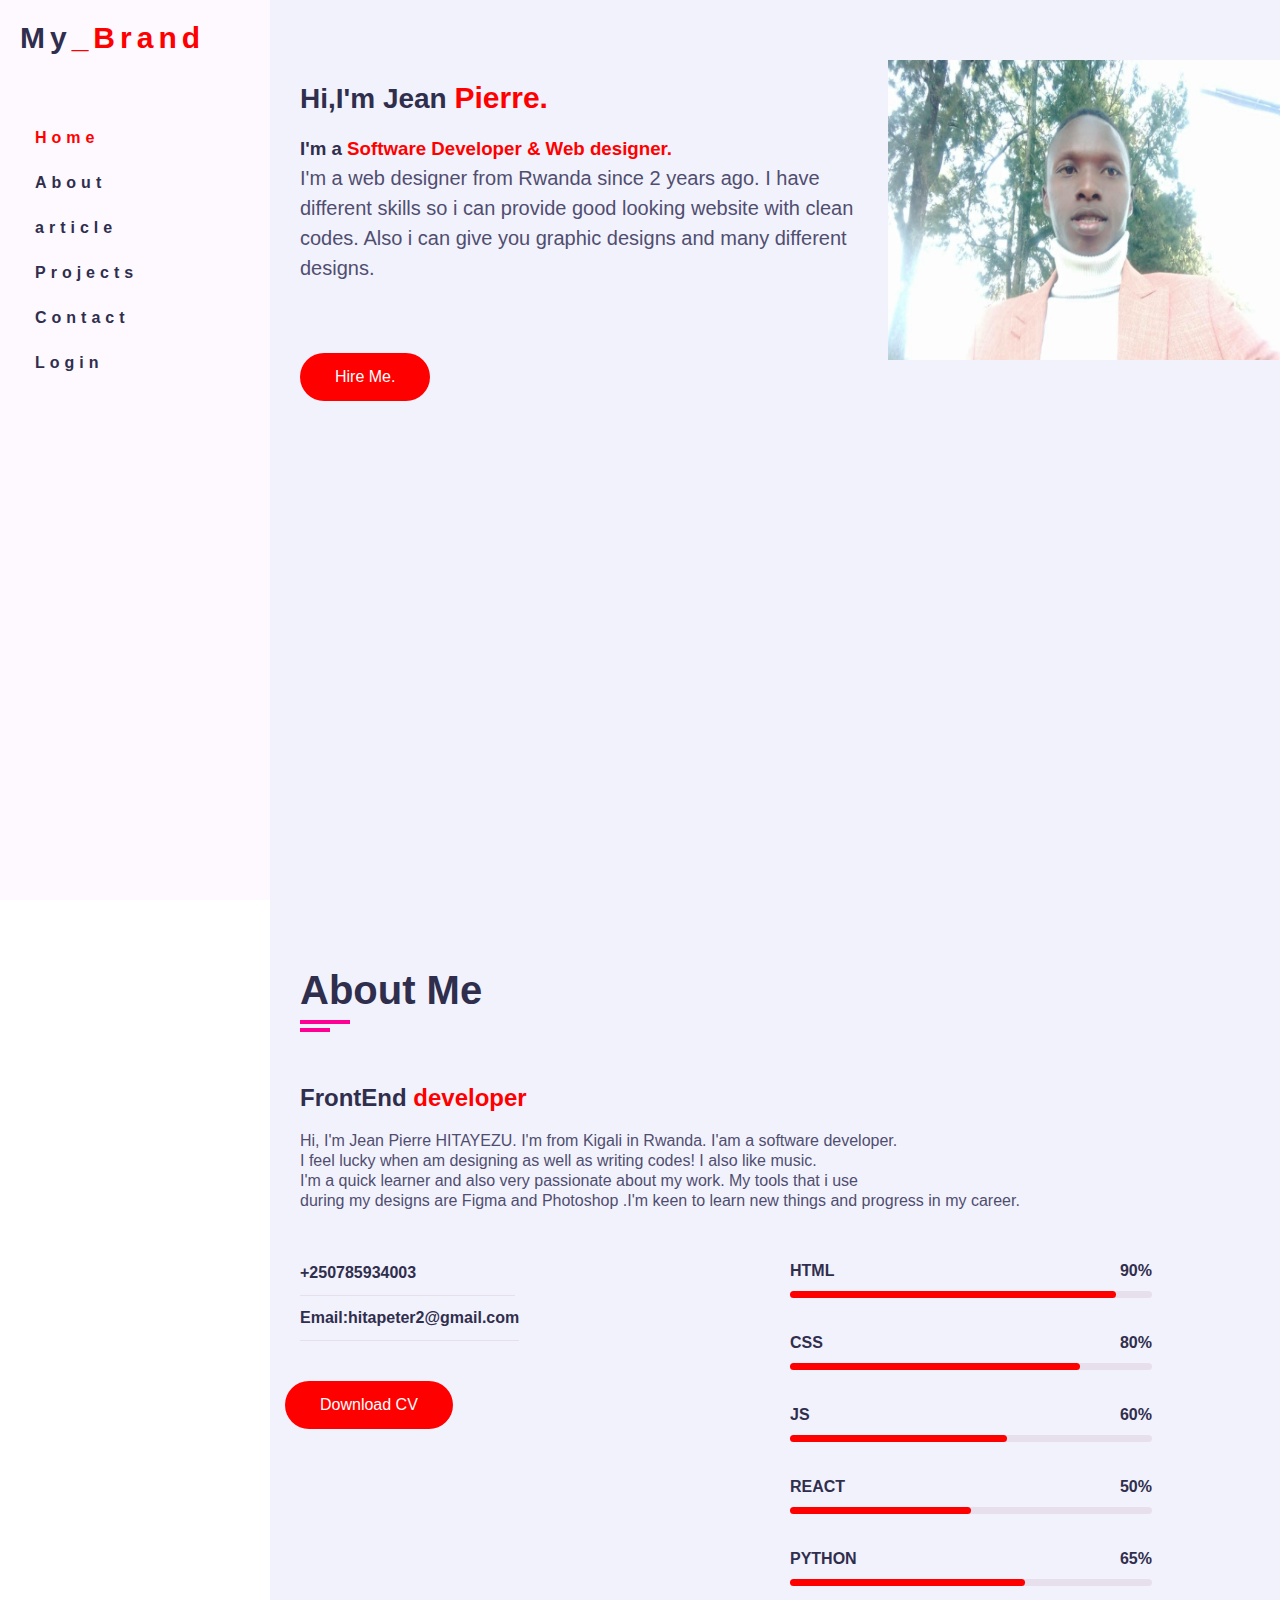
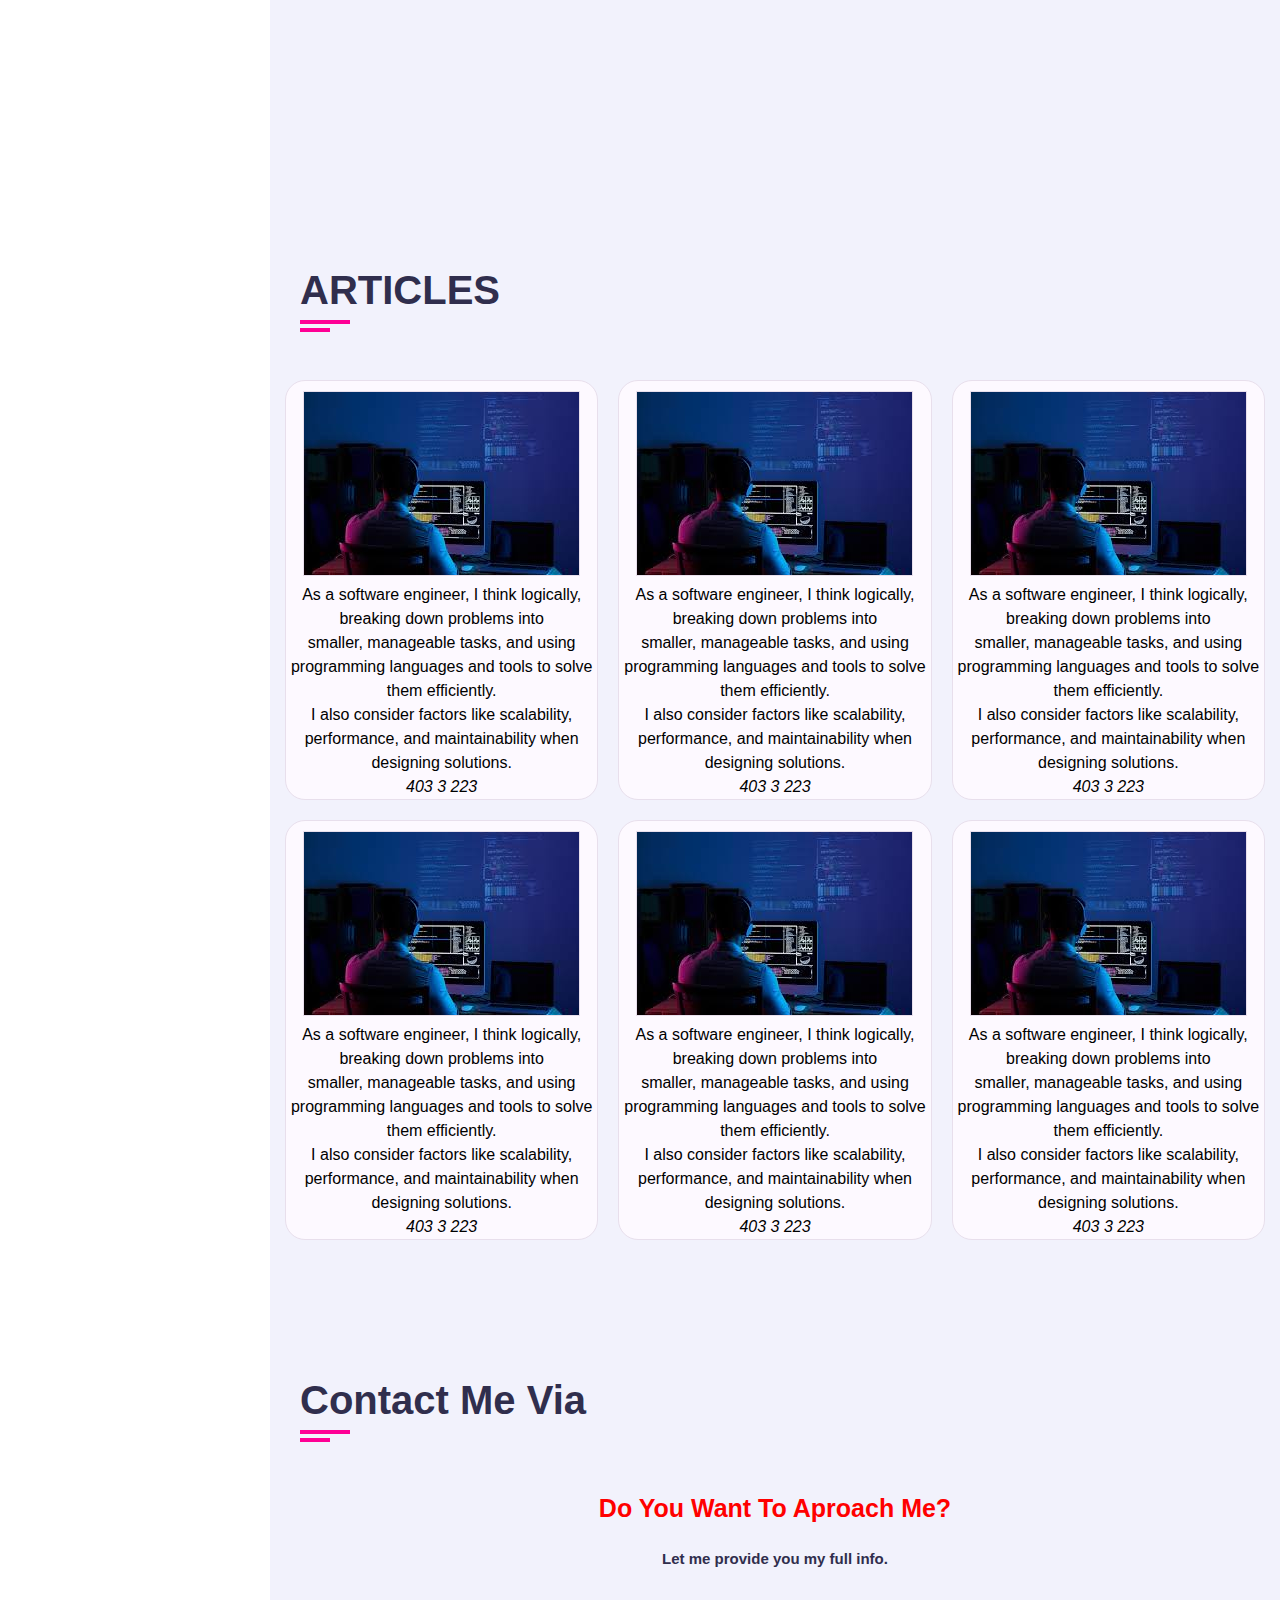
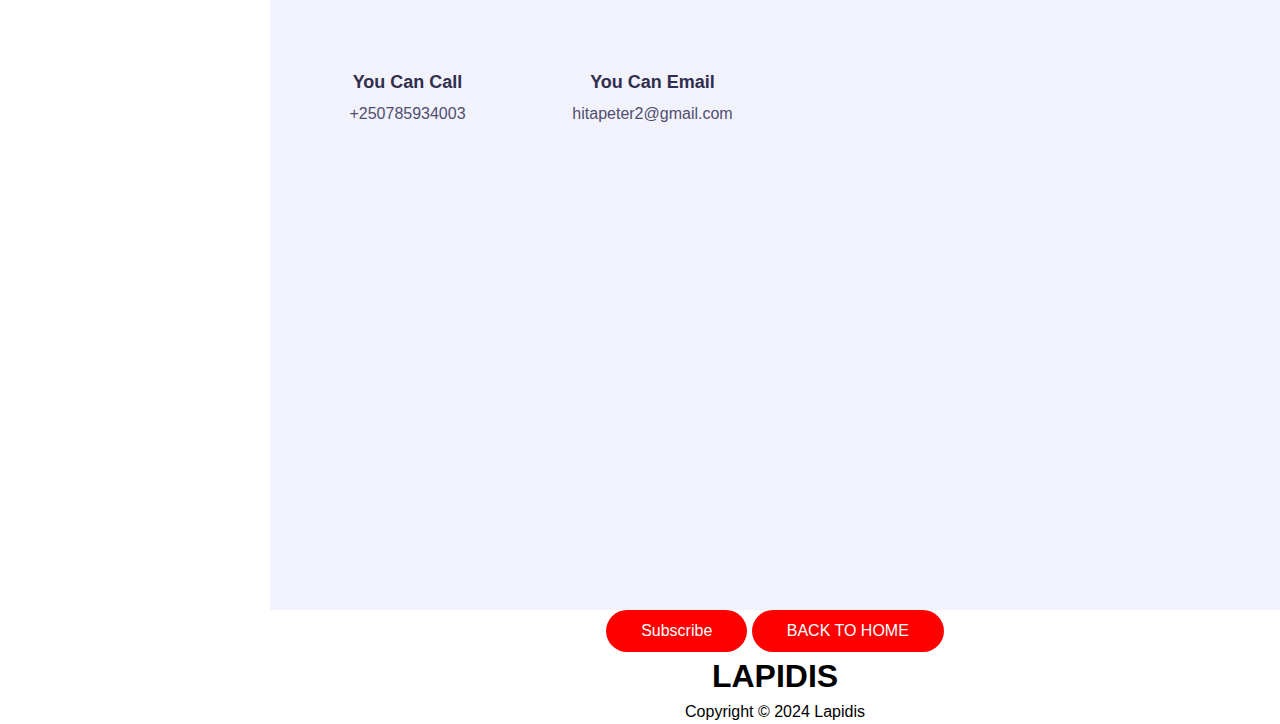
==== Index.html @ 16f2ed96 "my brand frontend modified" ====
<!DOCTYPE html>
<html lang="en">
  <head>
    <meta charset="UTF-8" />
   <meta content-type = 'portfolio website'> 
    <meta name="viewport" content="width=device-width, initial-scale=1.0" />
    <title>My_portfolio</title>
    <link rel="stylesheet" href="styles.css" />
    <link
      rel="stylesheet"
      href="https://cdnjs.cloudflare.com/ajax/libs/font-awesome/6.5.1/css/all.min.css"
      integrity="sha512-DTOQO9RWCH3ppGqcWaEA1BIZOC6xxalwEsw9c2QQeAIftl+Vegovlnee1c9QX4TctnWMn13TZye+giMm8e2LwA=="
      crossorigin="anonymous"
      referrerpolicy="no-referrer"
    />
  </head>
  <body>
 
    <!-- -------------Main start ------------------ -->
    <div class="main-container">

      <!-- ......sidestart.... -->
      <div id="nav-links"  class="aside">   
        <div class="logo">
        <span id="close"><i class="fa-solid fa-circle-xmark"></i>
        </span>My<span style="color: red">_Brand</span>
        </div>
       <div id="navbar">
        <ul class="nav" >
            <li>
                <a href="#home" class="active"><i class="fa-solid fa-house"></i>Home</a>
            </li>
            <li>
                <a href="#about"> <i class="fa-solid fa-address-card"></i>About</a>
            </li>
            <li>
                <a href="#articles"> <i class="fa-solid fa-blog"></i>article</a>
            </li>
            <li>
                <a href="Admin_panel/admin.html"> <i class="fa-solid fa-book"></i>Projects</a>
            </li>
            <li>
                <a href="#contact"><i class="fa-solid fa-address-book"></i>Contact</a>

            </li>
              <li>
                <a href="/login.html"><i class="fa-solid fa-right-to-bracket"></i>Login</a>
              </li>
        </ul>
      </div>
      
    </div>
    
      <!-- ......side end.... -->
      <!-- ............main content start............... -->
      <div class="main-content">
        <!-- ................home section start ..........-->
        <section class="home section" id="home">
          <div id="toggle-btn">
            <i class="fa-solid fa-bars"></i>
            </div>
          <div class="container">

            <div class="row">
            
              <div class="home-info padd-15">
                <h3 class="hello">
                  Hi,I'm Jean <span class="name">Pierre.</span>
                </h3>
                <h3 class="my-profession">
                  I'm a
                  <span class="typing">Software Developer & Web designer.</span>
                </h3>
                <p>
                  I'm a web designer from Rwanda since 2 years ago. I have
                  different skills so i can provide good looking website with
                  clean codes. Also i can give you graphic designs and many
                  different designs.
                </p>
                <a href="#contact" class="btn hire-me">Hire Me.</a>
              </div>
              <div class="home-img padd-15">
                <img src="./images/IMG-20240129-WA0000.jpg" alt="My-Pic" />
              </div>
            </div>
          </div>
        </section>
        <!-- ................home section end  ..........-->
        <!-- ................About section start ..........-->
        <section id="about" class="about section">
          <div class="container">
            <div class="row">
              <div class="section-title padd-15">
                <h2> About Me</h2>
              </div>
            </div>
            <div class="row">
              <div class="about-content padd-15">
                <div class="row">
                  <div class="about-text padd-15">
                    <h3>FrontEnd <span>developer</span></h3>
                    <p>
                      Hi, I'm Jean Pierre HITAYEZU. I'm from Kigali in Rwanda.
                      I'am a software developer. <br>I feel lucky when am designing
                      as well as writing codes! I also like music. <br>I'm a quick
                      learner and also very passionate about my work. My tools
                      that i use <br> during my designs are Figma and Photoshop .I'm
                      keen to learn new things and progress in my career.
                    </p>
                  </div>
                </div>
                <div class="row">
                  <div class="personal-info padd-15">
                    <div class="row">
                      <div class="info-item padd-15">
                        <p>+250785934003</p>
                      </div>
                      <div class="info-item padd-15">
                        <p>Email:hitapeter2@gmail.com</p>
                      </div>
                    </div>
                    <div class="row">
                      <div class="buttons">
                        <a href="#" class="btn padd-15">Download CV</a>
                       
                      </div>
                    </div>
                  </div>

                  <div class="skills padd-15">
                    <div class="row">
                      <div class="skill-item padd-15">
                        <h5>HTML</h5>
                        <div class="progress">
                          <div class="progress-in" style="width: 90%"></div>
                          <div class="skill-percent">90%</div>
                        </div>
                      </div>
                      <div class="skill-item padd-15">
                        <h5>CSS</h5>
                        <div class="progress">
                          <div class="progress-in" style="width: 80%"></div>
                          <div class="skill-percent">80%</div>
                        </div>
                      </div>
                      <div class="skill-item padd-15">
                        <h5>JS</h5>
                        <div class="progress">
                          <div class="progress-in" style="width: 60%"></div>
                          <div class="skill-percent">60%</div>
                        </div>
                      </div>
                      <div class="skill-item padd-15">
                        <h5>REACT</h5>
                        <div class="progress">
                          <div class="progress-in" style="width: 50%"></div>
                          <div class="skill-percent">50%</div>
                        </div>
                      </div>
                      <div class="skill-item padd-15">
                        <h5>PYTHON</h5>
                        <div class="progress">
                          <div class="progress-in" style="width: 65%"></div>
                          <div class="skill-percent">65%</div>
                        </div>
                      </div>
                    </div>
                  </div>
                </div>
              </div>
            </div>
          </div>
        </section>
        <!-- ................about section end  ..........-->
        <!-- ................BLOGS section start ..........-->
        <section id="articles" class="service section">
          <div class="container">
            <div class="row">
              <div class="section-title padd-15">
                <h2>ARTICLES</h2>
              </div>
            </div>
            <div class="row_blogs">
              <!-- ......service item start..... -->
              <div class="service-item">
                <div class="service-item-inner">
                  <img src="./images/blog2.jpg" alt="" />
                  <p class="para-blogs">
                    As a software engineer, I think logically, breaking down
                    problems into <br />smaller, manageable tasks, and using
                    programming languages and tools to solve them efficiently.
                    <br />I also consider factors like scalability, performance,
                    and maintainability when designing solutions.
                  </p>
                  <div class="icons">
                    <i class="fa-solid fa-thumbs-up"> 403</i>
                    <i class="fa-solid fa-thumbs-down">3</i>
                    <i class="fa-regular fa-comment">223</i>
                    <i class="fa-solid fa-trash-can"></i>
                  </div>
                </div>
              </div>
              <div class="service-item">
                <div class="service-item-inner">
                  <img src="./images/blog2.jpg" alt="" />
                  <p class="para-blogs">
                    As a software engineer, I think logically, breaking down
                    problems into <br />smaller, manageable tasks, and using
                    programming languages and tools to solve them efficiently.
                    <br />I also consider factors like scalability, performance,
                    and maintainability when designing solutions.
                  </p>
                  <div class="icons">
                    <i class="fa-solid fa-thumbs-up"> 403</i>
                    <i class="fa-solid fa-thumbs-down">3</i>
                    <i class="fa-regular fa-comment">223</i>
                    <i class="fa-solid fa-trash-can"></i>
                  </div>
                </div>
              </div>
              <div class="service-item">
                <div class="service-item-inner">
                  <img src="./images/blog2.jpg" alt="" />
                  <p class="para-blogs">
                    As a software engineer, I think logically, breaking down
                    problems into <br />smaller, manageable tasks, and using
                    programming languages and tools to solve them efficiently.
                    <br />I also consider factors like scalability, performance,
                    and maintainability when designing solutions.
                  </p>
                  <div class="icons">
                    <i class="fa-solid fa-thumbs-up"> 403</i>
                    <i class="fa-solid fa-thumbs-down">3</i>
                    <i class="fa-regular fa-comment">223</i>
                    <i class="fa-solid fa-trash-can"></i>
                  </div>
                </div>
              </div>
              <div class="service-item">
                <div class="service-item-inner">
                  <img src="./images/blog2.jpg" alt="" />
                  <p class="para-blogs">
                    As a software engineer, I think logically, breaking down
                    problems into <br />smaller, manageable tasks, and using
                    programming languages and tools to solve them efficiently.
                    <br />I also consider factors like scalability, performance,
                    and maintainability when designing solutions.
                  </p>
                  <div class="icons">
                    <i class="fa-solid fa-thumbs-up"> 403</i>
                    <i class="fa-solid fa-thumbs-down">3</i>
                    <i class="fa-regular fa-comment">223</i>
                    <i class="fa-solid fa-trash-can"></i>
                  </div>
                </div>
              </div>
              <div class="service-item">
                <div class="service-item-inner">
                  <img src="./images/blog2.jpg" alt="" />
                  <p class="para-blogs">
                    As a software engineer, I think logically, breaking down
                    problems into <br />smaller, manageable tasks, and using
                    programming languages and tools to solve them efficiently.
                    <br />I also consider factors like scalability, performance,
                    and maintainability when designing solutions.
                  </p>
                  <div class="icons">
                    <i class="fa-solid fa-thumbs-up"> 403</i>
                    <i class="fa-solid fa-thumbs-down">3</i>
                    <i class="fa-regular fa-comment">223</i>
                    <i class="fa-solid fa-trash-can"></i>
                  </div>
                </div>
              </div>
              <div class="service-item">
                <div class="service-item-inner">
                  <img src="./images/blog2.jpg" alt="" />
                  <p class="para-blogs">
                    As a software engineer, I think logically, breaking down
                    problems into <br />smaller, manageable tasks, and using
                    programming languages and tools to solve them efficiently.
                    <br />I also consider factors like scalability, performance,
                    and maintainability when designing solutions.
                  </p>
                  <div class="icons">
                    <i class="fa-solid fa-thumbs-up"> 403</i>
                    <i class="fa-solid fa-thumbs-down">3</i>
                    <i class="fa-regular fa-comment">223</i>
                    <i class="fa-solid fa-trash-can"></i>
                  </div>
                </div>
              </div>
              <!-- ......service item start..... -->
            </div>
          </div>
        </section>
        <!-- ................BLOGS section end  ..........-->
    

        <!-- ................contact section end  ..........-->
        <section id="contact" class="contact section">
          <div class="container">
            <div class="row">
              <div class="section-title padd-15">
                <h2>Contact Me Via</h2>
              </div>
            </div>
            <h3 class="contact-title">Do You Want To Aproach Me?</h3>
            <h4 class="contact-sub-title">Let me provide you my full info.</h4>
            <div class="row">
              <!-- ==========contactinfo start======== -->
              <div class="contact-info-item padd-15"> 
                <div class="icons"><i class="fa fa-phone"></i></div>
                <h4>You Can Call</h4>
                <p>+250785934003</p>
              </div>
              <div class="contact-info-item">
                <div class="icons"><i class="fa fa-envelope"></i></div>
                <h4>You Can Email</h4>
                <p>hitapeter2@gmail.com</p>
              </div>

              <!-- ==========contactinfo end======== -->
            </div>
          </div>
            <!-- ---------------------------login form start------------ -->

             <!-- <div id="wrapper" class="form-container">

                  <h2 id="title">Login</h2>
                  <form action="" id="loginForm">

                    <div class="login-box">

                    <div class="input-field-login">
                      <div class="input-box" id="userNameField">
                        <span class="icon-icon"
                          ><i class="fa-regular fa-user"></i
                        ></span>
                        <input type="text" id="name" placeholder="Enter UserName" name="userName" autocomplete="true" />
                      </div>
                    <div class="input-box">
                      <span class="icon-icon"
                        ><i class="fa-regular fa-envelope"></i
                      ></span>
                      <input type="email" id="email" placeholder="Enter Email"  name="email"required autocomplete="true"  />
                      <div class="emailerror" id="emailerror"></div>
                    </div>
                   
                    <div class="input-box">
                      <span class="icon-icon"
                        ><i class="fa-solid fa-lock"></i
                      ></span>
                      <input type="password" id="psswd" placeholder="Enter Password" name="psswd" required autocomplete="true" />
                      <div class="passworderror" id="psswd_error"></div>
                    </div>
                    
                    <div class="remember-forget">
                     <input type="checkbox" id="checkbox" /> <label for="checkbox">Remember Me</label> 
                      <a href="#" id="forget-password" >Forget password?</a>
                    </div>
                  </div>
                  <div class="login-button">
                    <button
                      onclick="return formValid()"
                      type="submit"
                      value="submit"
                      class="btn3"
                      id="signInBtn"
                    >
                      Login
                    </button>
                    <button
                      onclick="return login()"
                     type="submit"
                      value="submit"
                      class="btn3"
                      id="signUpBtn"
                    >
                     Register
                    </button>
                  </div>
                      <p id="para-change">
                        Don't have an account?
                        <a href="#" class="register-link">Register here</a>
                      </p>
                    </div>
                  </form>
                </div> -->
              
            <!-- --------------------------------loginform end------------------ -->
        </section>
       <!-- ========================= Account section======================= -->
       <section>
       </section>
        <footer>
          <div class="copyright">
            <div class="media">
              <i class="fa-brands fa-github"></i>
              <i class="fa-brands fa-linkedin"></i>
            </div>
            <button class="subscribe-btn">Subscribe</button>
            <button class="home-btn" id="backToHomeBtn">
              BACK TO HOME<i
                id="logo"
                class="fa-solid fa-arrow-up-short-wide"
              ></i>
            </button>
            <h1 class="foot-heading">LAPIDIS</h1>
            <p class="copyright">Copyright &COPY; 2024 Lapidis</p>
          </div>
        </footer>
        <!-- ................contact section start  ..........-->
      </div>
      <!-- ............main content end............... -->
    </div>
    <!-- -------------Main end ------------------ -->
    <!-- -------------- js file............. -->

    <script src="main.js"></script>
    <!-- <script>
     let signInBtn=document.getElementById("signInBtn");
     let signUpBtn=document.getElementById("signUpBtn");
     let nameField=document.getElementById("userNameField");
     let Title=document.getElementById("title");
    
     signInBtn.onclick=function(){
      nameField.style.display='none'; 
  
       Title.innerHTML="Sign In"
       signUpBtn.classList.add("disable")
       signInBtn.classList.remove("disable")

    }
    signUpBtn.onclick=function(){
      nameField.style.display='flex'; 
      
       Title.innerHTML="Sign Up"

    }
</script> -->
      <!-- <script src="./validateform.js"></script> -->
      <!-- <script src="./validateinput.js"></script> -->
      <script src="./login.js"></script>
  </body>
</html>
---- styles.css ----
:root{
    --bg-black-900:#f2f2fc;
    --bg-black-100:#fdf9ff;
    --bg-black-50:#e8dfec;
    --text-black-900:#302e4d;
    --text-black-700:#504e70;
}
body{
    margin: 0;
    padding: 0;
    line-height: 1.5;
    font-size: 16px;
    font-family: Verdana, Geneva, Tahoma, sans-serif  ;
}
*{
    margin: 0;
    padding: 0;
    outline: none;
    text-decoration: none;
    box-sizing: border-box;
}
.padd-15{
   padding-left: 15px;
   padding-right: 15px; 
}
.typing::after{
    content: "";
    animation: typing 5s
    steps(40,end);
    overflow: hidden;
    display: inline-block;
    vertical-align: bottom;
    margin-left: 5px;
}
@keyframes typing{
    from{
        width: 0;

    }
    to{
        width: 100%;
    }
}
/* .container{
    /* max-width: 1100px;
    width: 100%;
    margin: auto; */
   

.section .container{
    padding-top:60px ;
    padding-bottom: 70px;
    
}
#close{
    display: none;
}
.section-title{
    flex: 0 0 100%;
    max-width: 100%;
    margin-bottom: 60px;
}
.section-title h2{
    font-size: 40px;
    color:var(--text-black-900);
    font-weight: 700;
    position: relative;
}
.section-title h2:before{
    content: '';
    height: 4px;
    width:50px;
    background: rgb(255, 0, 149);
    position: absolute;
    top:100%; 
    left:0;
}
.section-title h2:after{
    content: '';
    height: 4px;
    width:30px;
    background: rgb(255, 0, 149);
    position: absolute;
    top:100%; 
    left:0;
    margin-top: 8px;
    }
.row_blogs{
    display: grid;
    grid-template-columns: auto auto auto;
    gap: 20px;
    flex-wrap: wrap;
    margin-left: -15px;
    margin-right: -15px;
    position: relative;
}
.row{
     display: flex;
    flex-wrap: wrap;
    margin-left: -15px;
    margin-right: -15px;
    position: relative;
}

 ul{
     list-style: none;
 }
  .section{
    background: var(--bg-black-900);
    min-height: 100vh;
    padding: 0 30px;
    display: block;
    opacity: 1;
} 
.hidden{
    display: none !important;
}
.main-content{
    padding-left: 270px;
}
.btn{
    font-size: 16px;
    font-weight: 500;
    padding: 12px 35px;
    color: white;
    border-radius: 30px;
    background: red;
    display: inline-block;
    white-space: nowrap;
    transition: all .5s ease;
    border: none;
}
.btn:hover{
    transform: scale(1.2);
}
/* ........aside.............. */
.aside{
    width: 270px;
    background:var(--bg-black-100) ;
    position: fixed;
    left: 0;
    top: 0;
    padding: 30px;
    z-index: 10 ;
    height: 100%;
    border-right: 1px solid var(--bg-black-100);
    display: flex; 
    flex-direction: column;
  
}
.aside .logo{
    position: relative;
    top: 0;
     font-size: 30px;
     text-transform: capitalize;
     display: inline-block;
}
.aside ,.logo a{
    color: var(--text-black-900);
    font-weight: 700;
    padding: 15px 20px;
    letter-spacing: 5px;
    font-size: 30px;
}
.aside .logo a span{
    font-family: Verdana, Geneva, Tahoma, sans-serif;
       
}
#toggle-btn{
    display: none;
}
.home-btn,.subscribe-btn{
    font-size: 16px;
    font-weight: 500;
    padding: 12px 35px;
    color: white;
    border-radius: 30px;
    background: red;
    display: inline-block;
    white-space: nowrap;
    transition: all .5s ease;
    border: none;
}
/* .nav-menu{
    display: none;
} */
    
/* .nav {
    display: block;
  } */
  /* .nav.active {
    display: block;
  } */
  
.aside .nav{
    margin-top: 50px;

}
/* .nav-toggler{
    display: block;
} */
/* .aside .nav li{
    margin-bottom: 20px;
    
    display: block;
} */
.aside .nav li a{
    font-size: 16px;
    font-weight: 600;
    color: var(--text-black-900);
    padding:5px 15px;
}
.aside .nav li a.active{
    color: rgb(255, 0, 0);
}
/* ================home========= */
.home{
    min-height: 100vh;
    display: flex;
    color: var(--text-black-900);
}
.home .home-info{
    flex:0 0 60%;
    max-width: 60%;
}
h3.hello{
    font-size:28px;
    margin: 15px 0;
}
h3.hello span{
    font-family: Verdana, Geneva, Tahoma, sans-serif;
    font-size: 30px;
    font-weight: 700;
    color: red;
}
.h3my-profession{
    font-size:30px;
    margin: 15px 0;
}
.typing{
    color: red;

}
.home-info p{
    margin-bottom: 70px;
    font-size: 20px;
    color: var(--text-black-700);
}
.home .home-img{
    flex: 0 0 40%;
    max-width: 40%;

}

.home .home-img img{
    height: 300px;
    width: 400px;
    text-align: center;
    position: relative;
}
/* .....about..... */
.about .about-content{
    flex: 0 0 100%;
    max-width: 100%;
}
.about .about-content .about-text{
flex: 0 0 100%;
max-width: 100%;
}
.about .about-content .about-text h3{
    font-size: 24px;
    margin-bottom: 15px;
    font-weight: 700;
    color: var(--text-black-900);
}
.about .about-content .about-text h3 span{
    color: red;
}
.about .about-content .about-text p{
    font-size: 16px;
    line-height: 20px;
    color: var(--text-black-700);

}
.about .about-content .personal-info{
    flex: 0 0 50%;
    max-width: 50%;
   margin-top: 40px;
}
.about .about-content .personal-info .info-item{
    flex: 0 0 50%;
    max-width: 5 0%;

}
.about .about-content .personal-info p{
    font-weight: 600;
    padding: 10px 0;
    font-size: 16px;
    color: var(--text-black-900);
    border-bottom: 1px solid var(--bg-black-50);
}
.about .about-content .personal-info p span{
    font-weight: 600;
    color: var(--text-black-700);
    margin-left: 4px;
    display: inline-block;
}
.about .about-content .personal-info .buttons{
margin-top: 30px;
}
.about .about-content .personal-info .buttons .btn{
     margin-right: 15px;
     margin-top: 10px;
}
.about .about-content .skills {
    flex: 0 0 40%;
    max-width: 40%;
   margin-top: 40px;
}


.about .about-content .skills .skill-item{
    flex: 0 0 100%;
    max-width: 100%;
    margin-bottom: 25px;
}
.about .about-content .skills .skill-item h5{
  line-height: 40px;
  font-weight: 600;
  font-size: 16px;  
  color: var(--text-black-900);
  text-transform: capitalize;
} 
.about .about-content .skills .skill-item .progress{
 background-color: var(--bg-black-50);
 height: 7px;
 border-radius: 4px;
 width: 100%;
 position: relative;
}
.about .about-content .skills .skill-item .progress .progress-in{
   position: absolute;
   border-radius: 4px;
   left: 0;
   top: 0;
   height: 100%;
   background-color: red; 
}
.about .about-content .skills .skill-item .skill-percent{
position: absolute;
color: var(--text-black-900);
top: -40px;
font-weight:600;
right: 0;
line-height: 40px;
}
/* ....sevices.... */
/* .service .service-item{
    flex: 0 0 33.33%;
    max-width: 33.33%;
    margin-bottom: 30px;
} */
.service .service-item .service-item-inner{
background-color: var(--bg-black-100);
border: 1px solid var(--bg-black-50);
border-radius: 20px;

text-align: center;
}
.service .service-item .service-item-inner img{
    background-color: var(--bg-black-100);
    border: 1px solid var(--bg-black-50);
    margin-top: 10px;
    text-align: center;
    }
.service .service-item .service-item-inner:hover{
box-shadow:0 0 20px solid rgb(37, 34, 34,.2s);
}
/* ......contact.... */
.contact-title{
    color: red;
    text-align: center;
    font-size: 25px;
    margin-bottom: 20px;
}
.contact-sub-title{
    color: var(--text-black-900);
    text-align: center;
    font-size: 15px;
    margin-bottom: 60px;
}
.contact .contact-info-item{
    flex: 0 0 25%;
    max-width: 25%;
    text-align: center;
}
.contact .contact-info-item .icons{
    display: inline-block;
}

.contact .contact-info-item .icons .fa{
    font-size: 25px;
    color: red;
}
.contact .contact-info-item h4{
font-size: 18px;
font-weight: 700;
color: var(--text-black-900);
margin: 15px 0 5px;
}
.contact .contact-info-item p{
    font-size: 16px;
    line-height: 25px;
    color: var(--text-black-700);
    font-weight: 400;
}



/* new form */
.form-container{
display: flex;
flex-direction: column;
justify-content: center;
align-items: center;
margin-bottom: 30px;
border: 1px solid lightgray;
box-shadow: 0.5rem 0.5rem 0.5rem rgb(223, 217, 217);
}
.form-container input{
    padding: 8px;
    margin-bottom: 5px;
    width: 90%;
    font-size: 16px;
    text-indent: 18px;
}

.icon-icon{
    font-size: 20px;
}
.remember-forget{
    display: flex;
    flex-direction: row;
   font-size: 10px;
}
.remember-forget input{
    margin-bottom: 5px;
    width: 10%;
}
#forget-password{
    margin-left: 10px;
}
.login-button{
    display: flex;
    align-items:center;
    justify-content: center;
    margin: 10px 10px;
}
#signInBtn{
     padding: 10px;
     background-color: red;
     color: white;
     font-weight: bold;
     border: none;
     border-radius: 7px;
     width: 50%;
     transition: 0.2s;
     font-size: 18px;
}
#signUpBtn{
    padding: 10px;
    background-color: var(--text-black-900);
    color:var(--bg-black-900);
    font-weight: bold;
    border: none;
    border-radius: 7px;
    width: 50%;
    transition: 0.2s;
    font-size: 18px;
    margin-left: 30px;

}
#signInBtn:hover{
    transform: translateY(-0.1rem);
    background-color: rgb(236, 77, 77);
}
#signUpBtn:hover{
   
    transform: translateY(-0.1rem);
    background-color: rgb(236, 77, 77);
}
.btn3{
   background-color: #2482ca;
}
.btn3:hover{
    transform: scale(1.2);
}

/* ================form========================== */
#emailerror,#psswd_error,#emailerror1,#psswd_error1{
    color: red;
    font-size: 8px;
}

.passworderror, .passworderror1{
    width: 200px;
    box-shadow: 0 0.5rem  0.5rem rgb(247, 243, 243) ;
  
    padding: 8px;
    z-index: 2;
}
.emailerror{
font-size:10px ;
}


 footer{
    align-items: center;
    text-align: center;
    justify-content: center;
 }

 /* =============responsiveness=============== */

@media (max-width:1199px) {
    #nav-links{
        margin-left: -270px;
        /* display: none; */
        margin-top: 0;
       
    }
    .main-content{
        padding-left: 0;
    }
.about .about-content .personal-info .info-item p span{
    display: block;
    margin-left: 0;
}
.row_blogs{
    display: grid;
    grid-template-columns:auto auto;
    /* gap: 10px; */
}
.service-item-inner img{
    width: 100%;
}
#close{
    display: block;
}

 .nav-toggler{
    display: none;
    position: relative;
    margin-left: 270px;
    background-color: #2482ca;
 }
 .active{
    display: block;
 }
 #toggle-btn{
    display: flex;
    color: red;
    position: absolute;
    z-index: 100;
    box-shadow: 0 10px 8px transparent;
    background-color: #e8dfec;
    padding: 8px 8px;
    margin-top: 20px;
    flex-direction: column;
    align-items: center; 
     justify-content: center;
    font-size: 40px;
}


}
@media (max-width:991px){
    .service .service-item,.contact .contact-info-item{
        flex: 0 0 50%;
        /* max-width:  50%; */
    }
    .home .home-info{
        flex: 0 0 100%;
        max-width:  100%;

    }
    
   
     .nav-toggler{
        display: flex;
        position: relative;
     }
     #nav-links{
        display: none;
        background-color: #aaaeab;
        color: rgb(241, 231, 231);
        position: fixed;
        top: 0;
        left: 270px;
        padding: 20px 25px;
        z-index: 1;
     }
    
     #toggle-btn{
        display: flex;
        color: red;
        position: fixed;
        z-index: 1;
        left: 80%;
        top: 0;
        box-shadow: 0 10px 8px transparent;
        background-color: #e8dfec;
        padding: 8px 8px;
        margin-top: 20px;
        flex-direction: column;
        align-items: right; 
         justify-content: center;
        font-size: 30px;
    }
    .home .home-img{
        display: none;
    }
    .active{
        display: block;
     }
}
@media (max-width:767px){
    .about .about-content .skills{
        flex: 0 0 100%;
        max-width: 100%;
    }
    .service .service-item,
    .contact .contact-info-item,
    .about .about-content .personal-info{
    flex: 0 0 100%;
    max-width: 100%;
    }
    #close{
        display: block;
    }
    .active{
        display: block;
     }
    
}
@media only screen and (max-width: 768px) {
    .nav-toggler {
      display: none; 
    }
    #close{
        display: block;
    }

    .logo {
      display: none; 
    }
    .active{
        display: block;
     }
    
  }
  @media only screen and (max-width: 768px) {
    .row_blogs{
        display: block;
        text-align: justify;
        column-gap: 20px;
    }
    .active{
        display: block;
     }
  }
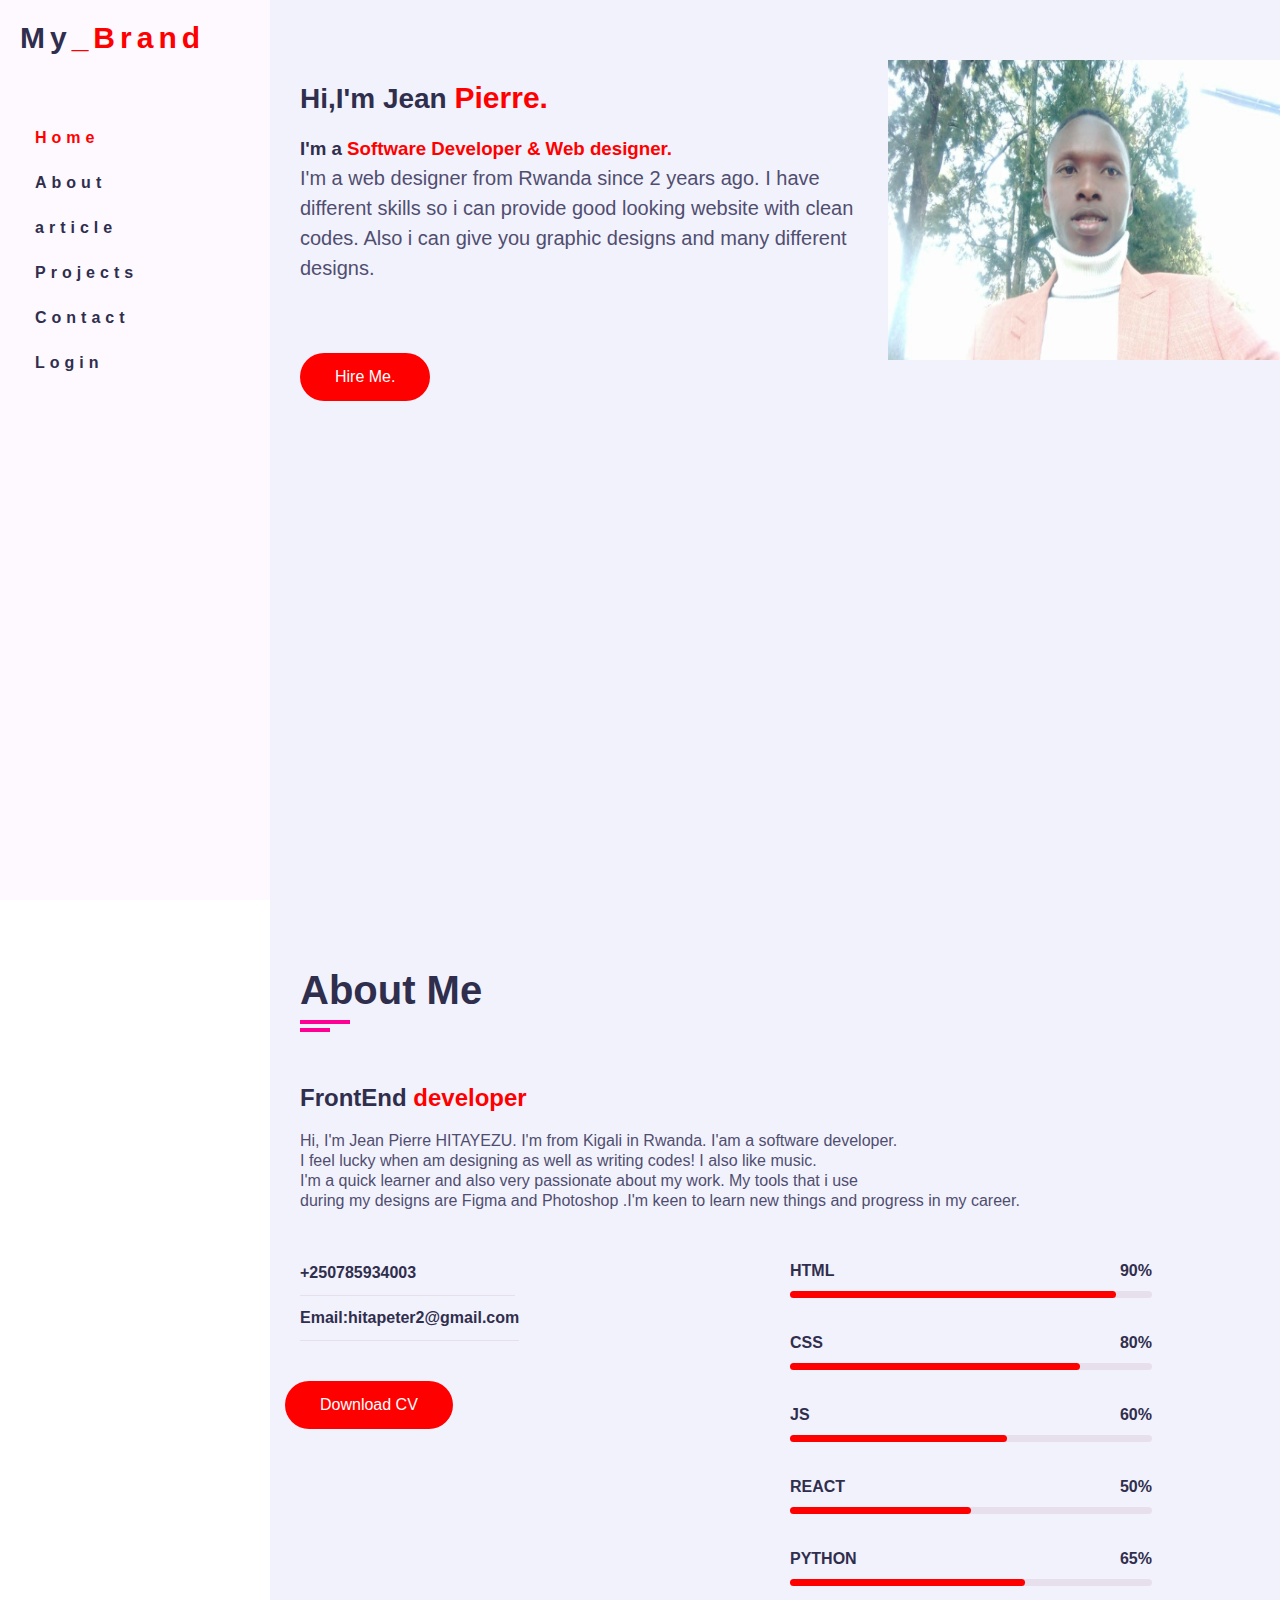
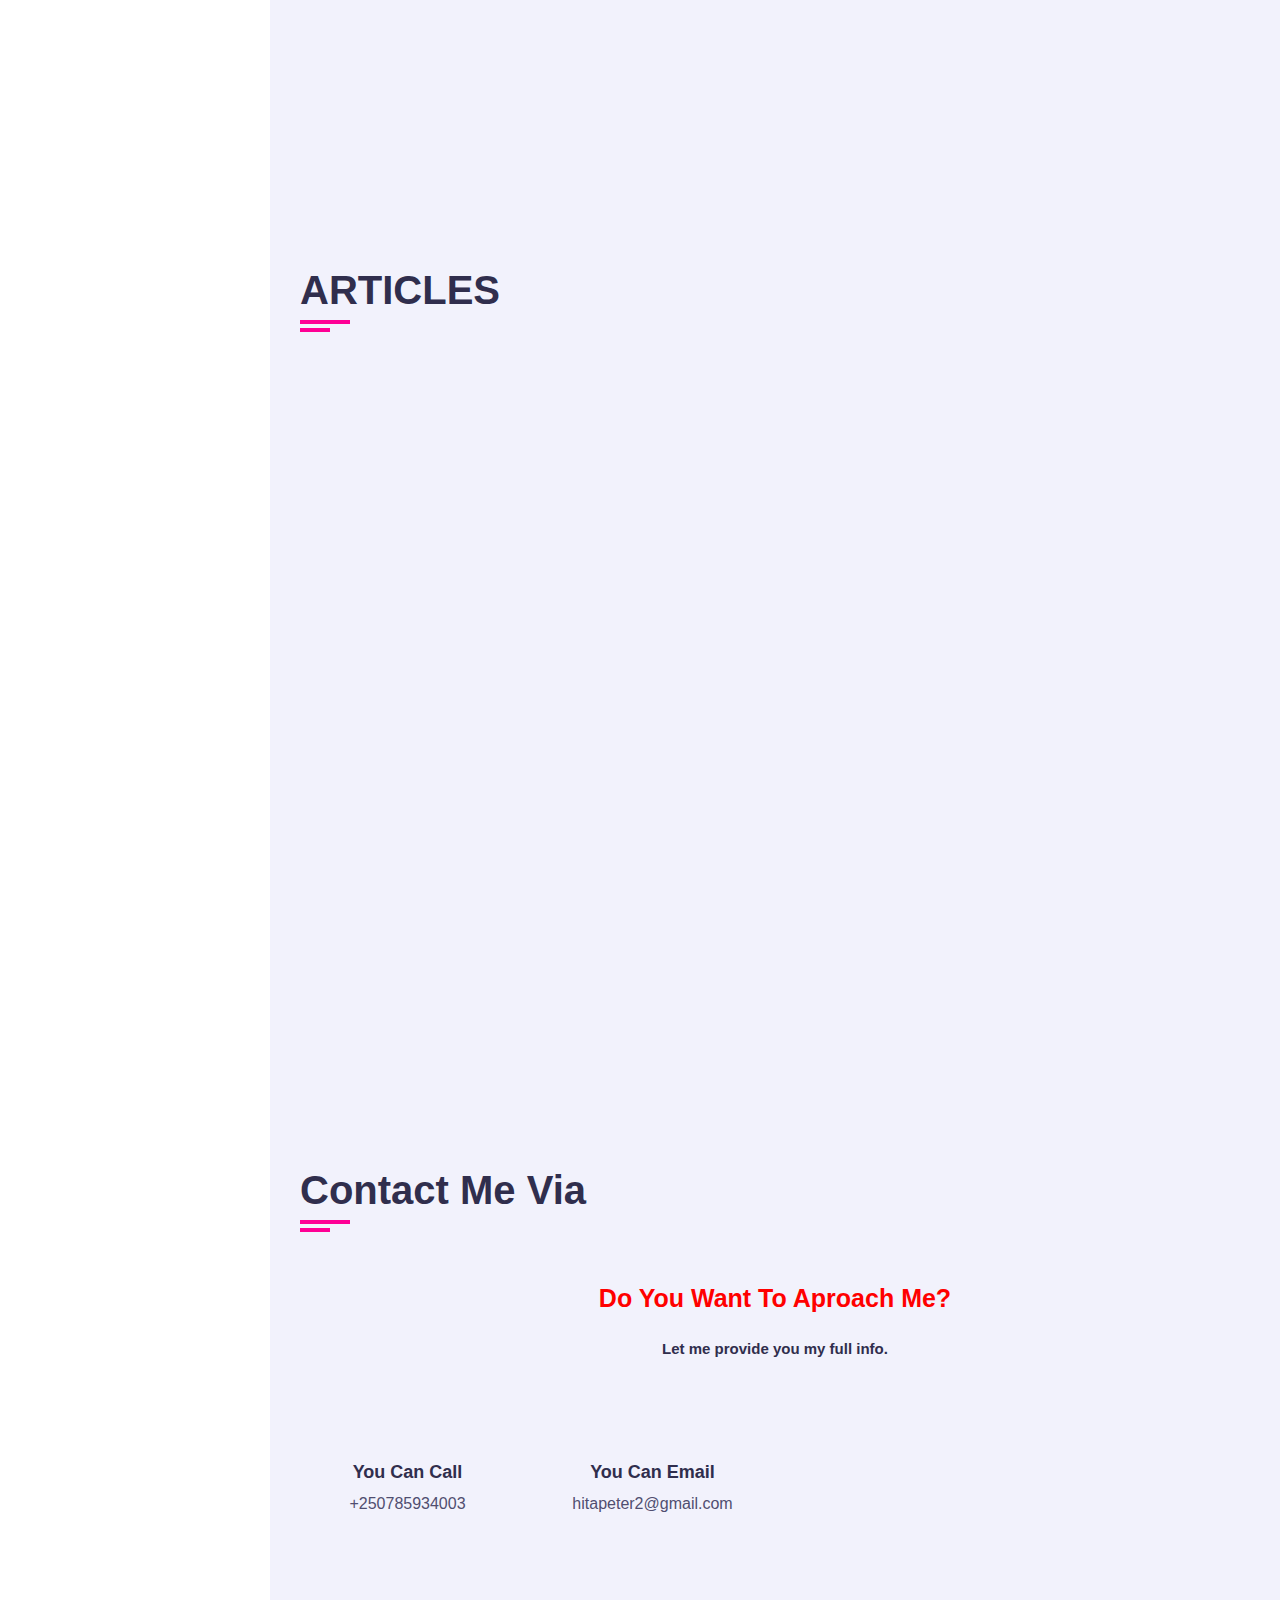
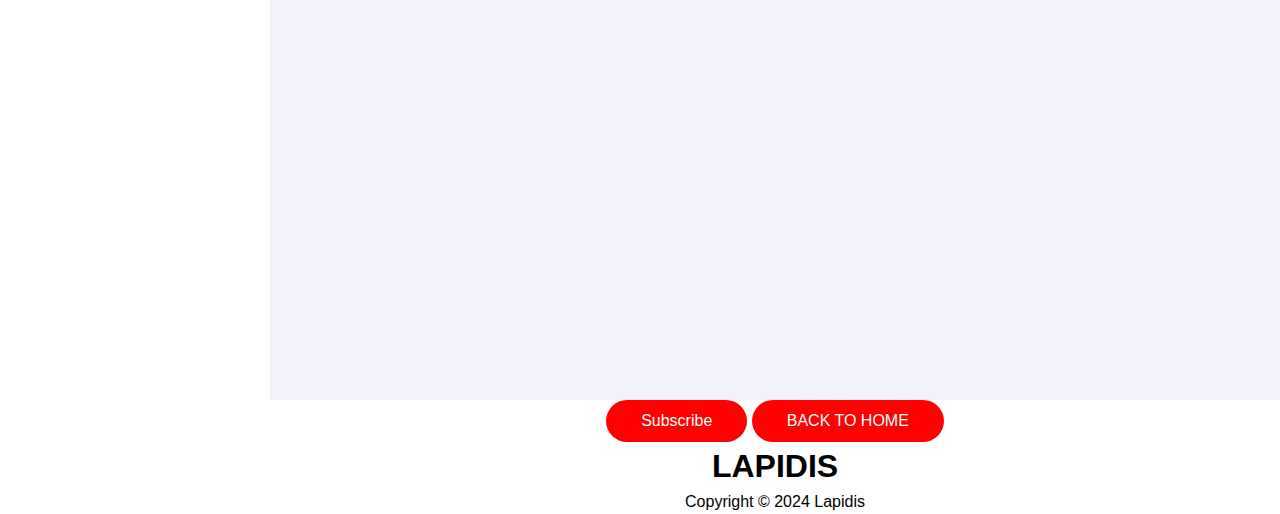
==== commit a227b2ed: "new commit" ====
--- a/Index.html
+++ b/Index.html
@@ -180,119 +180,13 @@
                 <h2>ARTICLES</h2>
               </div>
             </div>
-            <div class="row_blogs">
+           
+              
+             
+              
               <!-- ......service item start..... -->
-              <div class="service-item">
-                <div class="service-item-inner">
-                  <img src="./images/blog2.jpg" alt="" />
-                  <p class="para-blogs">
-                    As a software engineer, I think logically, breaking down
-                    problems into <br />smaller, manageable tasks, and using
-                    programming languages and tools to solve them efficiently.
-                    <br />I also consider factors like scalability, performance,
-                    and maintainability when designing solutions.
-                  </p>
-                  <div class="icons">
-                    <i class="fa-solid fa-thumbs-up"> 403</i>
-                    <i class="fa-solid fa-thumbs-down">3</i>
-                    <i class="fa-regular fa-comment">223</i>
-                    <i class="fa-solid fa-trash-can"></i>
-                  </div>
-                </div>
-              </div>
-              <div class="service-item">
-                <div class="service-item-inner">
-                  <img src="./images/blog2.jpg" alt="" />
-                  <p class="para-blogs">
-                    As a software engineer, I think logically, breaking down
-                    problems into <br />smaller, manageable tasks, and using
-                    programming languages and tools to solve them efficiently.
-                    <br />I also consider factors like scalability, performance,
-                    and maintainability when designing solutions.
-                  </p>
-                  <div class="icons">
-                    <i class="fa-solid fa-thumbs-up"> 403</i>
-                    <i class="fa-solid fa-thumbs-down">3</i>
-                    <i class="fa-regular fa-comment">223</i>
-                    <i class="fa-solid fa-trash-can"></i>
-                  </div>
-                </div>
-              </div>
-              <div class="service-item">
-                <div class="service-item-inner">
-                  <img src="./images/blog2.jpg" alt="" />
-                  <p class="para-blogs">
-                    As a software engineer, I think logically, breaking down
-                    problems into <br />smaller, manageable tasks, and using
-                    programming languages and tools to solve them efficiently.
-                    <br />I also consider factors like scalability, performance,
-                    and maintainability when designing solutions.
-                  </p>
-                  <div class="icons">
-                    <i class="fa-solid fa-thumbs-up"> 403</i>
-                    <i class="fa-solid fa-thumbs-down">3</i>
-                    <i class="fa-regular fa-comment">223</i>
-                    <i class="fa-solid fa-trash-can"></i>
-                  </div>
-                </div>
-              </div>
-              <div class="service-item">
-                <div class="service-item-inner">
-                  <img src="./images/blog2.jpg" alt="" />
-                  <p class="para-blogs">
-                    As a software engineer, I think logically, breaking down
-                    problems into <br />smaller, manageable tasks, and using
-                    programming languages and tools to solve them efficiently.
-                    <br />I also consider factors like scalability, performance,
-                    and maintainability when designing solutions.
-                  </p>
-                  <div class="icons">
-                    <i class="fa-solid fa-thumbs-up"> 403</i>
-                    <i class="fa-solid fa-thumbs-down">3</i>
-                    <i class="fa-regular fa-comment">223</i>
-                    <i class="fa-solid fa-trash-can"></i>
-                  </div>
-                </div>
-              </div>
-              <div class="service-item">
-                <div class="service-item-inner">
-                  <img src="./images/blog2.jpg" alt="" />
-                  <p class="para-blogs">
-                    As a software engineer, I think logically, breaking down
-                    problems into <br />smaller, manageable tasks, and using
-                    programming languages and tools to solve them efficiently.
-                    <br />I also consider factors like scalability, performance,
-                    and maintainability when designing solutions.
-                  </p>
-                  <div class="icons">
-                    <i class="fa-solid fa-thumbs-up"> 403</i>
-                    <i class="fa-solid fa-thumbs-down">3</i>
-                    <i class="fa-regular fa-comment">223</i>
-                    <i class="fa-solid fa-trash-can"></i>
-                  </div>
-                </div>
-              </div>
-              <div class="service-item">
-                <div class="service-item-inner">
-                  <img src="./images/blog2.jpg" alt="" />
-                  <p class="para-blogs">
-                    As a software engineer, I think logically, breaking down
-                    problems into <br />smaller, manageable tasks, and using
-                    programming languages and tools to solve them efficiently.
-                    <br />I also consider factors like scalability, performance,
-                    and maintainability when designing solutions.
-                  </p>
-                  <div class="icons">
-                    <i class="fa-solid fa-thumbs-up"> 403</i>
-                    <i class="fa-solid fa-thumbs-down">3</i>
-                    <i class="fa-regular fa-comment">223</i>
-                    <i class="fa-solid fa-trash-can"></i>
-                  </div>
-                </div>
-              </div>
-              <!-- ......service item start..... -->
-            </div>
-          </div>
+            </div>
+          
         </section>
         <!-- ................BLOGS section end  ..........-->
     
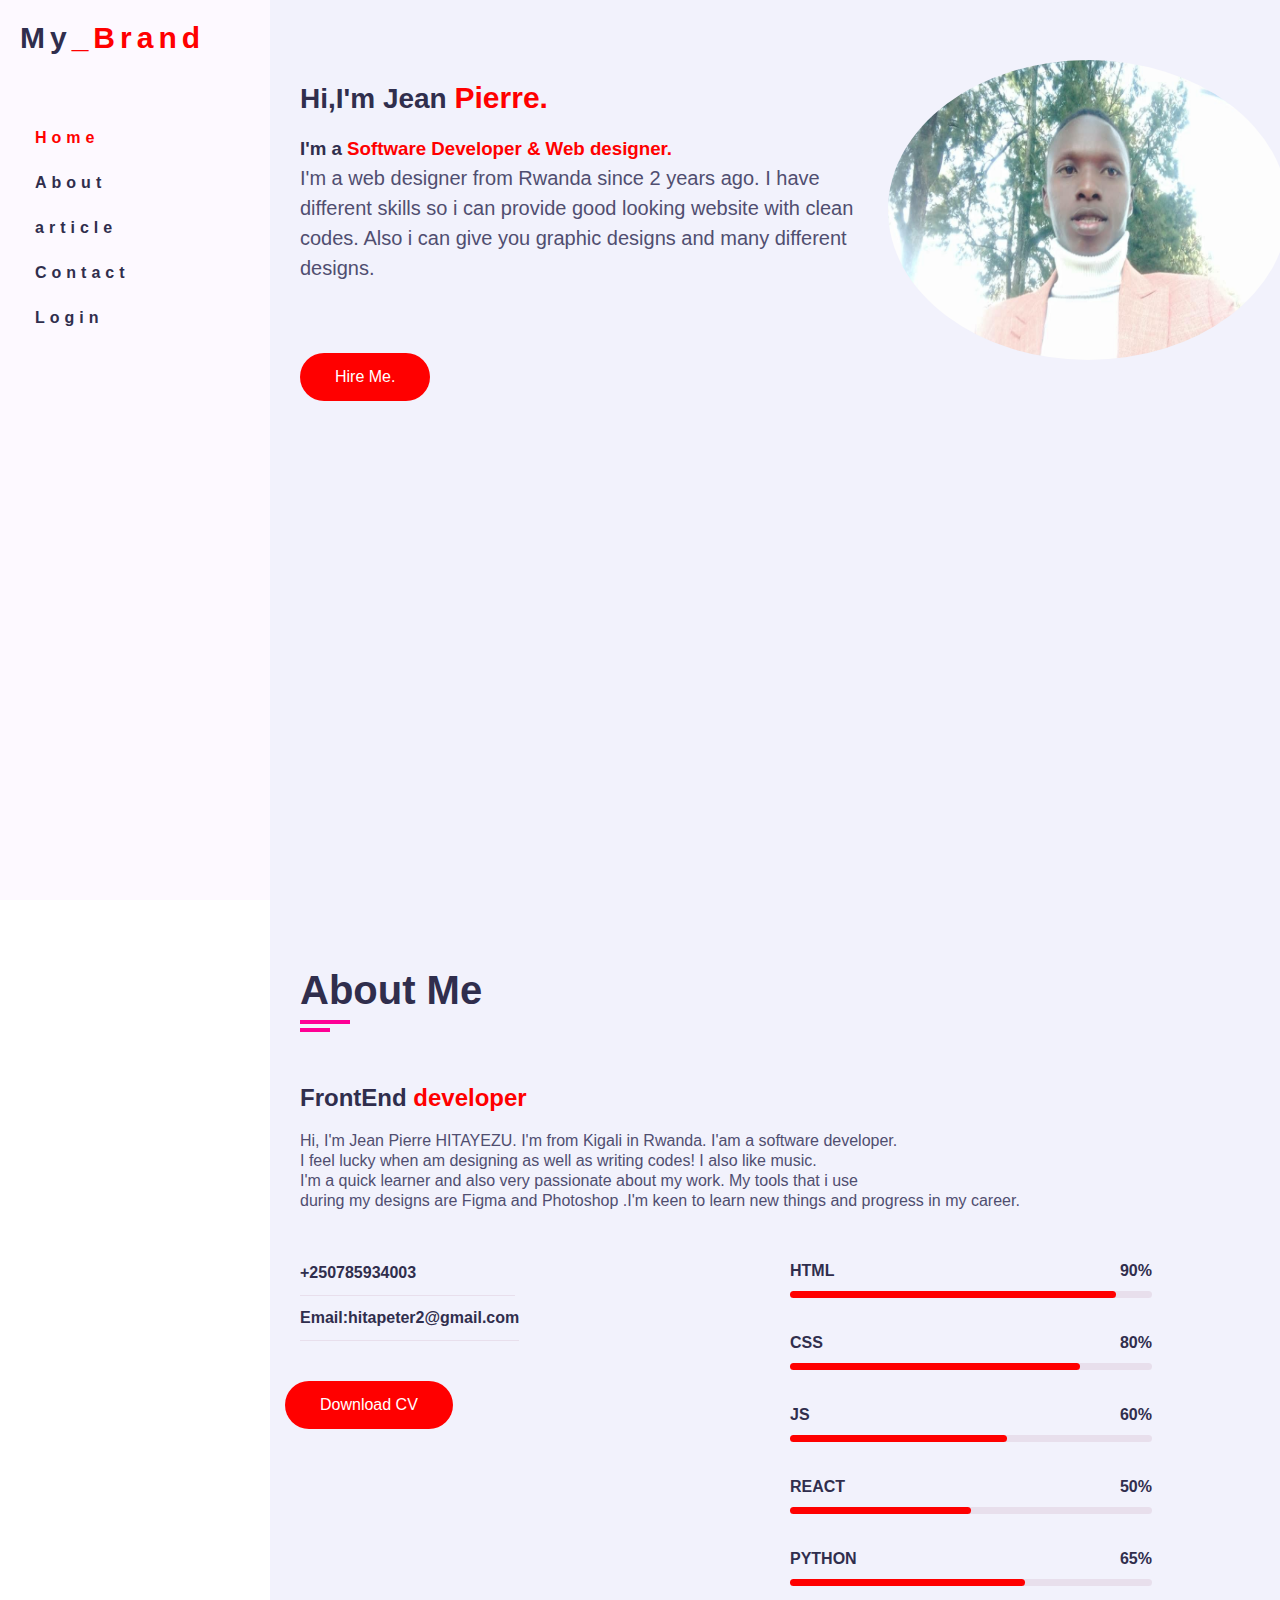
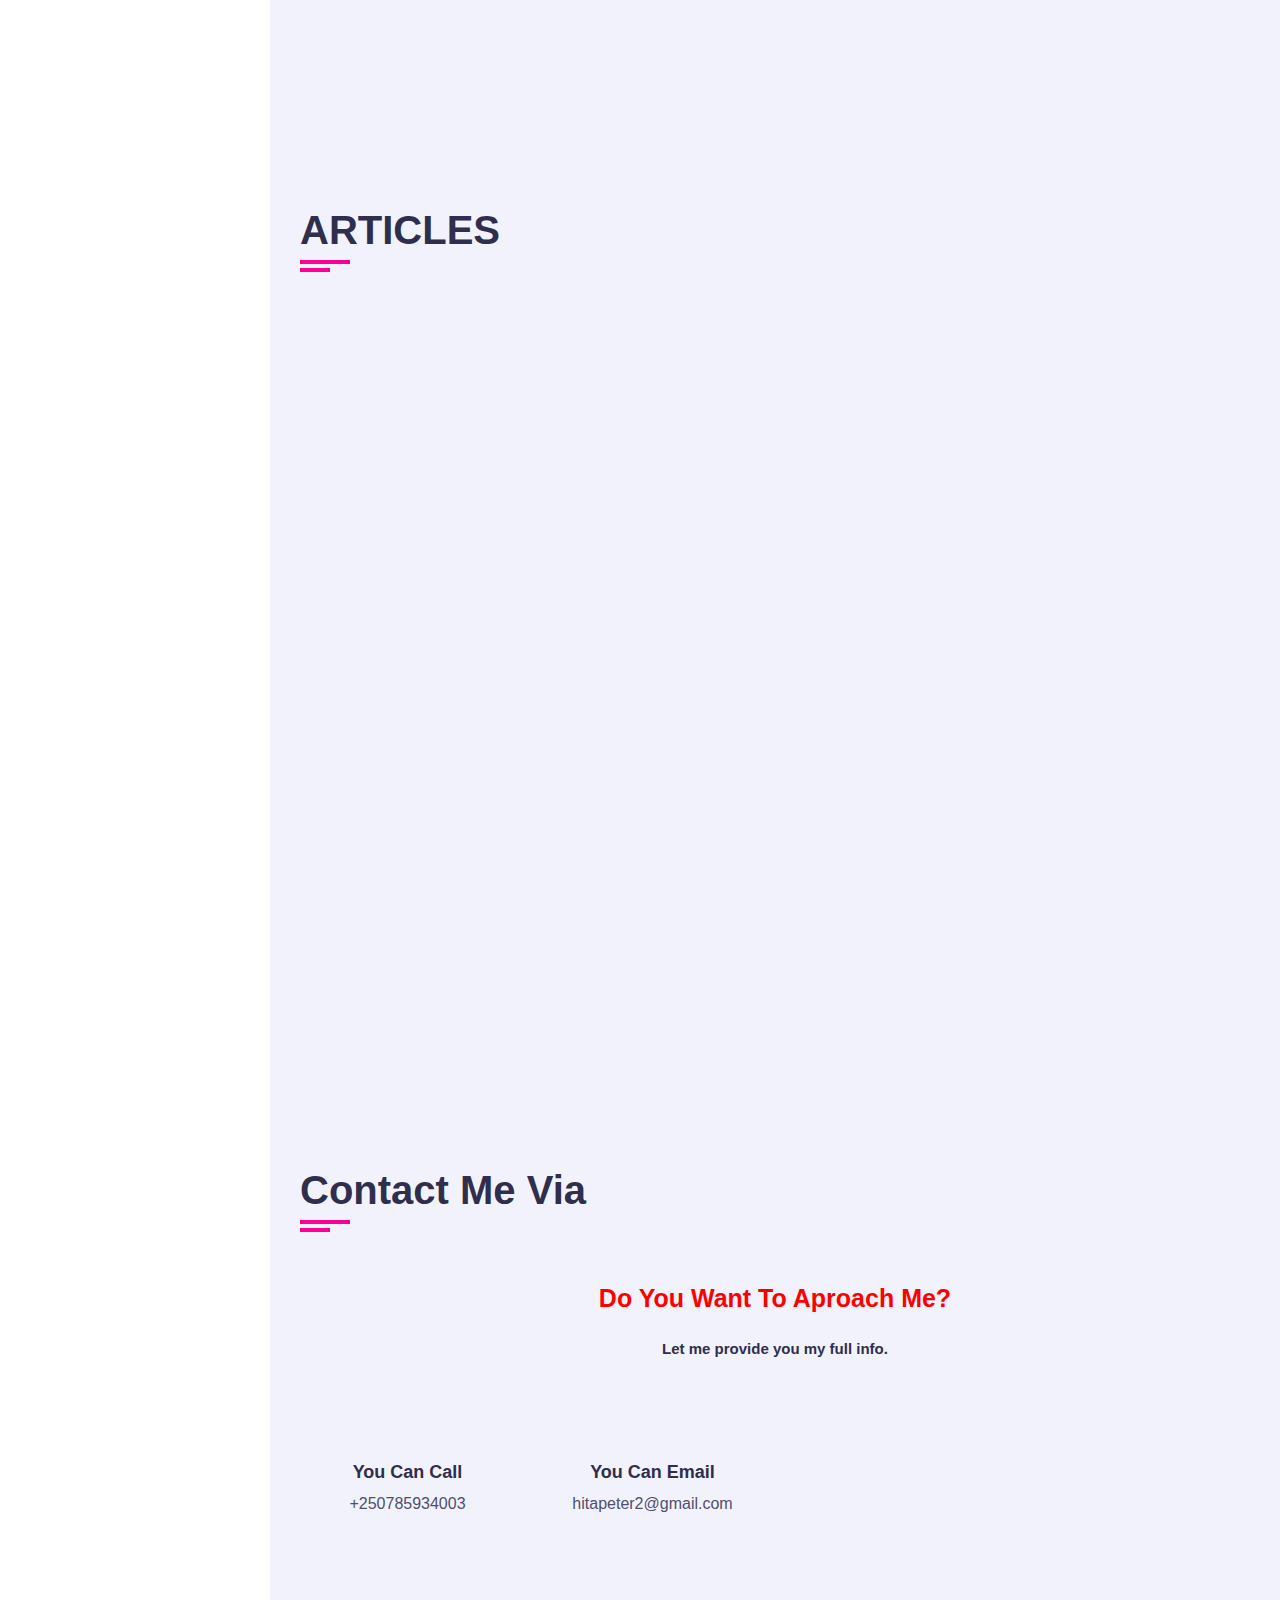
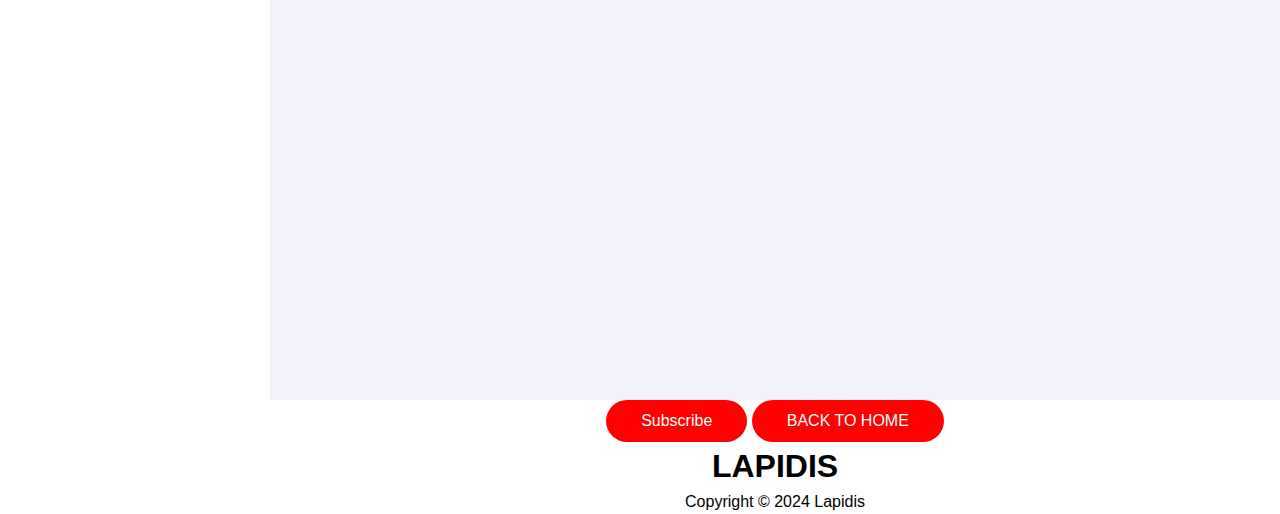
==== commit 0ed24f6b: "my new commit" ====
--- a/Index.html
+++ b/Index.html
@@ -36,9 +36,7 @@
             <li>
                 <a href="#articles"> <i class="fa-solid fa-blog"></i>article</a>
             </li>
-            <li>
-                <a href="Admin_panel/admin.html"> <i class="fa-solid fa-book"></i>Projects</a>
-            </li>
+          
             <li>
                 <a href="#contact"><i class="fa-solid fa-address-book"></i>Contact</a>
 
@@ -80,7 +78,7 @@
                 <a href="#contact" class="btn hire-me">Hire Me.</a>
               </div>
               <div class="home-img padd-15">
-                <img src="./images/IMG-20240129-WA0000.jpg" alt="My-Pic" />
+                <img  class="myprofile" src="./images/IMG-20240129-WA0000.jpg" alt="My-Pic" />
               </div>
             </div>
           </div>
@@ -174,19 +172,16 @@
         <!-- ................about section end  ..........-->
         <!-- ................BLOGS section start ..........-->
         <section id="articles" class="service section">
-          <div class="container">
             <div class="row">
               <div class="section-title padd-15">
                 <h2>ARTICLES</h2>
+                <div id="myblogs"></div>
               </div>
             </div>
            
-              
-             
-              
-              <!-- ......service item start..... -->
-            </div>
-          
+            
+           
+        
         </section>
         <!-- ................BLOGS section end  ..........-->
     
@@ -312,29 +307,7 @@
     <!-- -------------- js file............. -->
 
     <script src="main.js"></script>
-    <!-- <script>
-     let signInBtn=document.getElementById("signInBtn");
-     let signUpBtn=document.getElementById("signUpBtn");
-     let nameField=document.getElementById("userNameField");
-     let Title=document.getElementById("title");
     
-     signInBtn.onclick=function(){
-      nameField.style.display='none'; 
-  
-       Title.innerHTML="Sign In"
-       signUpBtn.classList.add("disable")
-       signInBtn.classList.remove("disable")
-
-    }
-    signUpBtn.onclick=function(){
-      nameField.style.display='flex'; 
-      
-       Title.innerHTML="Sign Up"
-
-    }
-</script> -->
-      <!-- <script src="./validateform.js"></script> -->
-      <!-- <script src="./validateinput.js"></script> -->
       <script src="./login.js"></script>
   </body>
 </html>
--- a/styles.css
+++ b/styles.css
@@ -12,6 +12,7 @@
     font-size: 16px;
     font-family: Verdana, Geneva, Tahoma, sans-serif  ;
 }
+
 *{
     margin: 0;
     padding: 0;
@@ -41,11 +42,14 @@
         width: 100%;
     }
 }
-/* .container{
-    /* max-width: 1100px;
-    width: 100%;
-    margin: auto; */
-   
+
+#myblogs{
+    display: grid;
+    grid-template-columns: 1fr 1fr;
+    gap: 20px;
+    margin-top: 20px;
+    
+}
 
 .section .container{
     padding-top:60px ;
@@ -181,29 +185,12 @@
     transition: all .5s ease;
     border: none;
 }
-/* .nav-menu{
-    display: none;
-} */
-    
-/* .nav {
-    display: block;
-  } */
-  /* .nav.active {
-    display: block;
-  } */
   
 .aside .nav{
     margin-top: 50px;
 
 }
-/* .nav-toggler{
-    display: block;
-} */
-/* .aside .nav li{
-    margin-bottom: 20px;
-    
-    display: block;
-} */
+
 .aside .nav li a{
     font-size: 16px;
     font-weight: 600;
@@ -257,6 +244,7 @@
     width: 400px;
     text-align: center;
     position: relative;
+    border-radius: 60%;
 }
 /* .....about..... */
 .about .about-content{
@@ -354,12 +342,16 @@
 right: 0;
 line-height: 40px;
 }
-/* ....sevices.... */
-/* .service .service-item{
-    flex: 0 0 33.33%;
-    max-width: 33.33%;
-    margin-bottom: 30px;
-} */
+.blog {
+            
+    justify-content: space-between;
+    gap: 20px;
+    padding: 10px;
+    background-color: #56565b;
+    padding: 20px;
+    border-radius: 5px;
+    margin-bottom: 20px;
+  }
 .service .service-item .service-item-inner{
 background-color: var(--bg-black-100);
 border: 1px solid var(--bg-black-50);
@@ -557,6 +549,12 @@
  .active{
     display: block;
  }
+ 
+@media (max-width:450px) {
+    #myblogs{
+    display: block;
+}
+  
  #toggle-btn{
     display: flex;
     color: red;
@@ -670,3 +668,4 @@
      }
   }
 
+}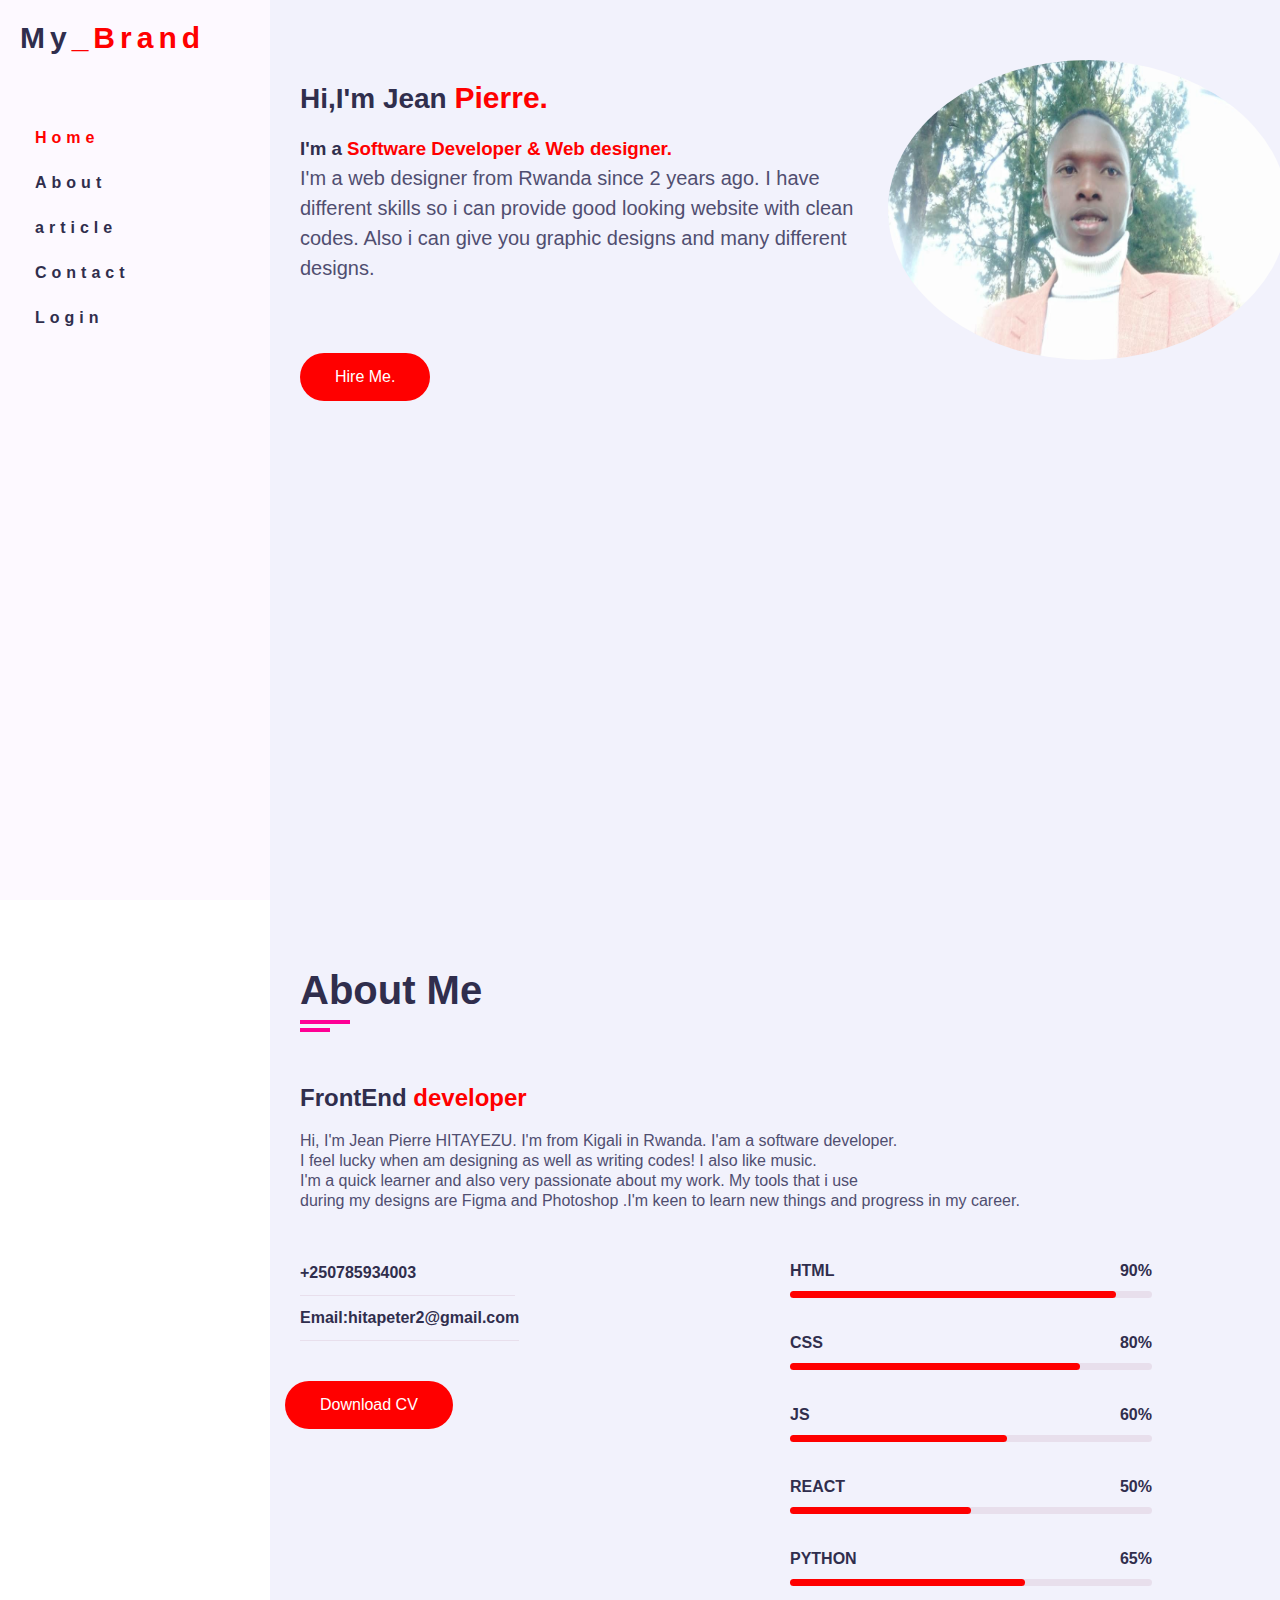
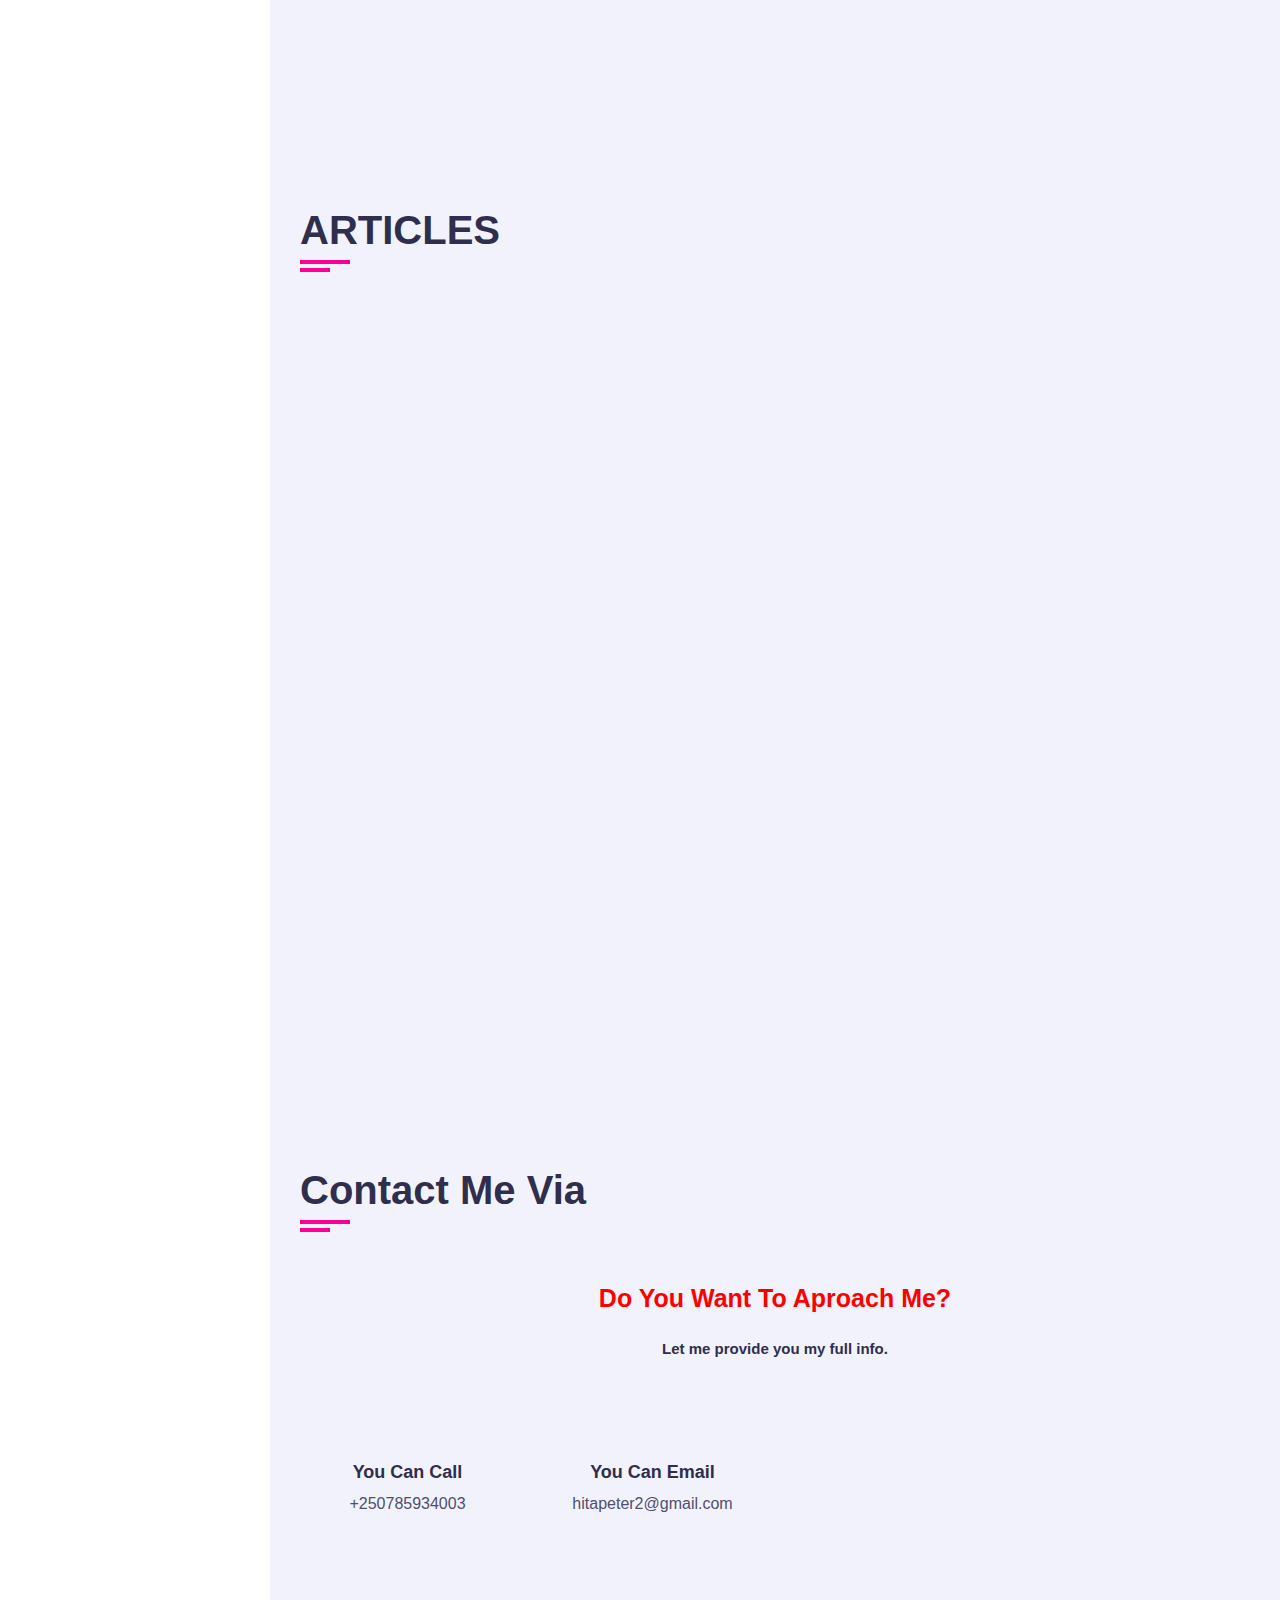
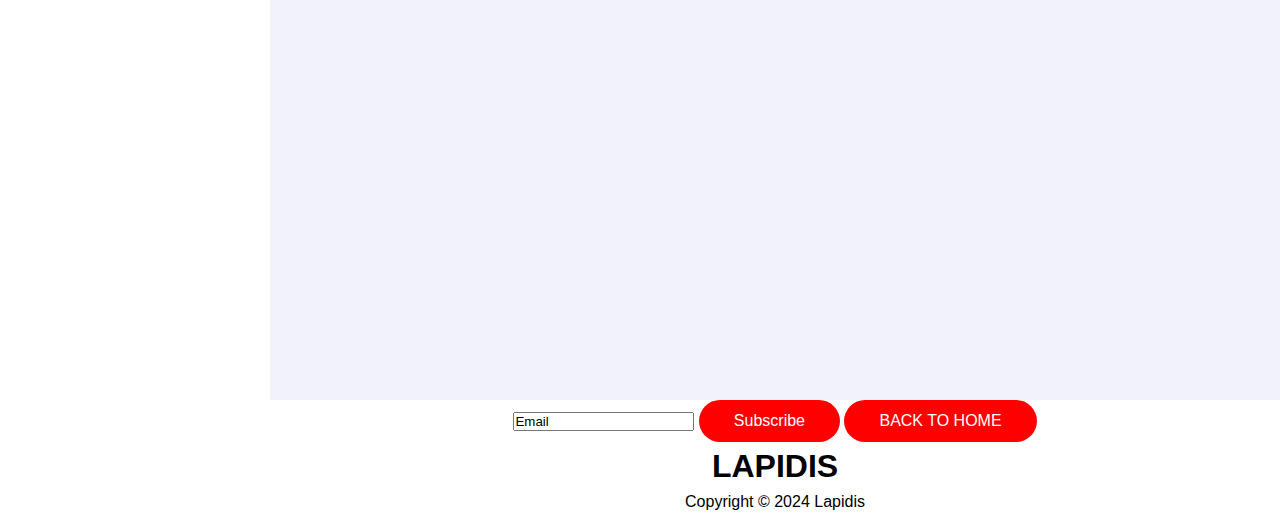
==== commit 836c99ee: "new commit" ====
--- a/Index.html
+++ b/Index.html
@@ -49,7 +49,6 @@
       
     </div>
     
-      <!-- ......side end.... -->
       <!-- ............main content start............... -->
       <div class="main-content">
         <!-- ................home section start ..........-->
@@ -212,72 +211,7 @@
               <!-- ==========contactinfo end======== -->
             </div>
           </div>
-            <!-- ---------------------------login form start------------ -->
-
-             <!-- <div id="wrapper" class="form-container">
-
-                  <h2 id="title">Login</h2>
-                  <form action="" id="loginForm">
-
-                    <div class="login-box">
-
-                    <div class="input-field-login">
-                      <div class="input-box" id="userNameField">
-                        <span class="icon-icon"
-                          ><i class="fa-regular fa-user"></i
-                        ></span>
-                        <input type="text" id="name" placeholder="Enter UserName" name="userName" autocomplete="true" />
-                      </div>
-                    <div class="input-box">
-                      <span class="icon-icon"
-                        ><i class="fa-regular fa-envelope"></i
-                      ></span>
-                      <input type="email" id="email" placeholder="Enter Email"  name="email"required autocomplete="true"  />
-                      <div class="emailerror" id="emailerror"></div>
-                    </div>
-                   
-                    <div class="input-box">
-                      <span class="icon-icon"
-                        ><i class="fa-solid fa-lock"></i
-                      ></span>
-                      <input type="password" id="psswd" placeholder="Enter Password" name="psswd" required autocomplete="true" />
-                      <div class="passworderror" id="psswd_error"></div>
-                    </div>
-                    
-                    <div class="remember-forget">
-                     <input type="checkbox" id="checkbox" /> <label for="checkbox">Remember Me</label> 
-                      <a href="#" id="forget-password" >Forget password?</a>
-                    </div>
-                  </div>
-                  <div class="login-button">
-                    <button
-                      onclick="return formValid()"
-                      type="submit"
-                      value="submit"
-                      class="btn3"
-                      id="signInBtn"
-                    >
-                      Login
-                    </button>
-                    <button
-                      onclick="return login()"
-                     type="submit"
-                      value="submit"
-                      class="btn3"
-                      id="signUpBtn"
-                    >
-                     Register
-                    </button>
-                  </div>
-                      <p id="para-change">
-                        Don't have an account?
-                        <a href="#" class="register-link">Register here</a>
-                      </p>
-                    </div>
-                  </form>
-                </div> -->
-              
-            <!-- --------------------------------loginform end------------------ -->
+           
         </section>
        <!-- ========================= Account section======================= -->
        <section>
@@ -288,6 +222,7 @@
               <i class="fa-brands fa-github"></i>
               <i class="fa-brands fa-linkedin"></i>
             </div>
+            <input type="email" value="Email">
             <button class="subscribe-btn">Subscribe</button>
             <button class="home-btn" id="backToHomeBtn">
               BACK TO HOME<i
--- a/styles.css
+++ b/styles.css
@@ -42,6 +42,7 @@
         width: 100%;
     }
 }
+
 
 #myblogs{
     display: grid;
@@ -347,10 +348,11 @@
     justify-content: space-between;
     gap: 20px;
     padding: 10px;
-    background-color: #56565b;
+    background-color:rgb(189, 181, 181);
     padding: 20px;
     border-radius: 5px;
     margin-bottom: 20px;
+    box-shadow: 0 0 6px 6px rgb(225, 219, 219);
   }
 .service .service-item .service-item-inner{
 background-color: var(--bg-black-100);
@@ -550,11 +552,16 @@
     display: block;
  }
  
-@media (max-width:450px) {
+@media (max-width:600px) {
     #myblogs{
     display: block;
+    
+}
+#myblogs img{
+width: 100%;
 }
   
+
  #toggle-btn{
     display: flex;
     color: red;
@@ -668,4 +675,7 @@
      }
   }
 
+}
+.blog img{
+    width: 100%;
 }